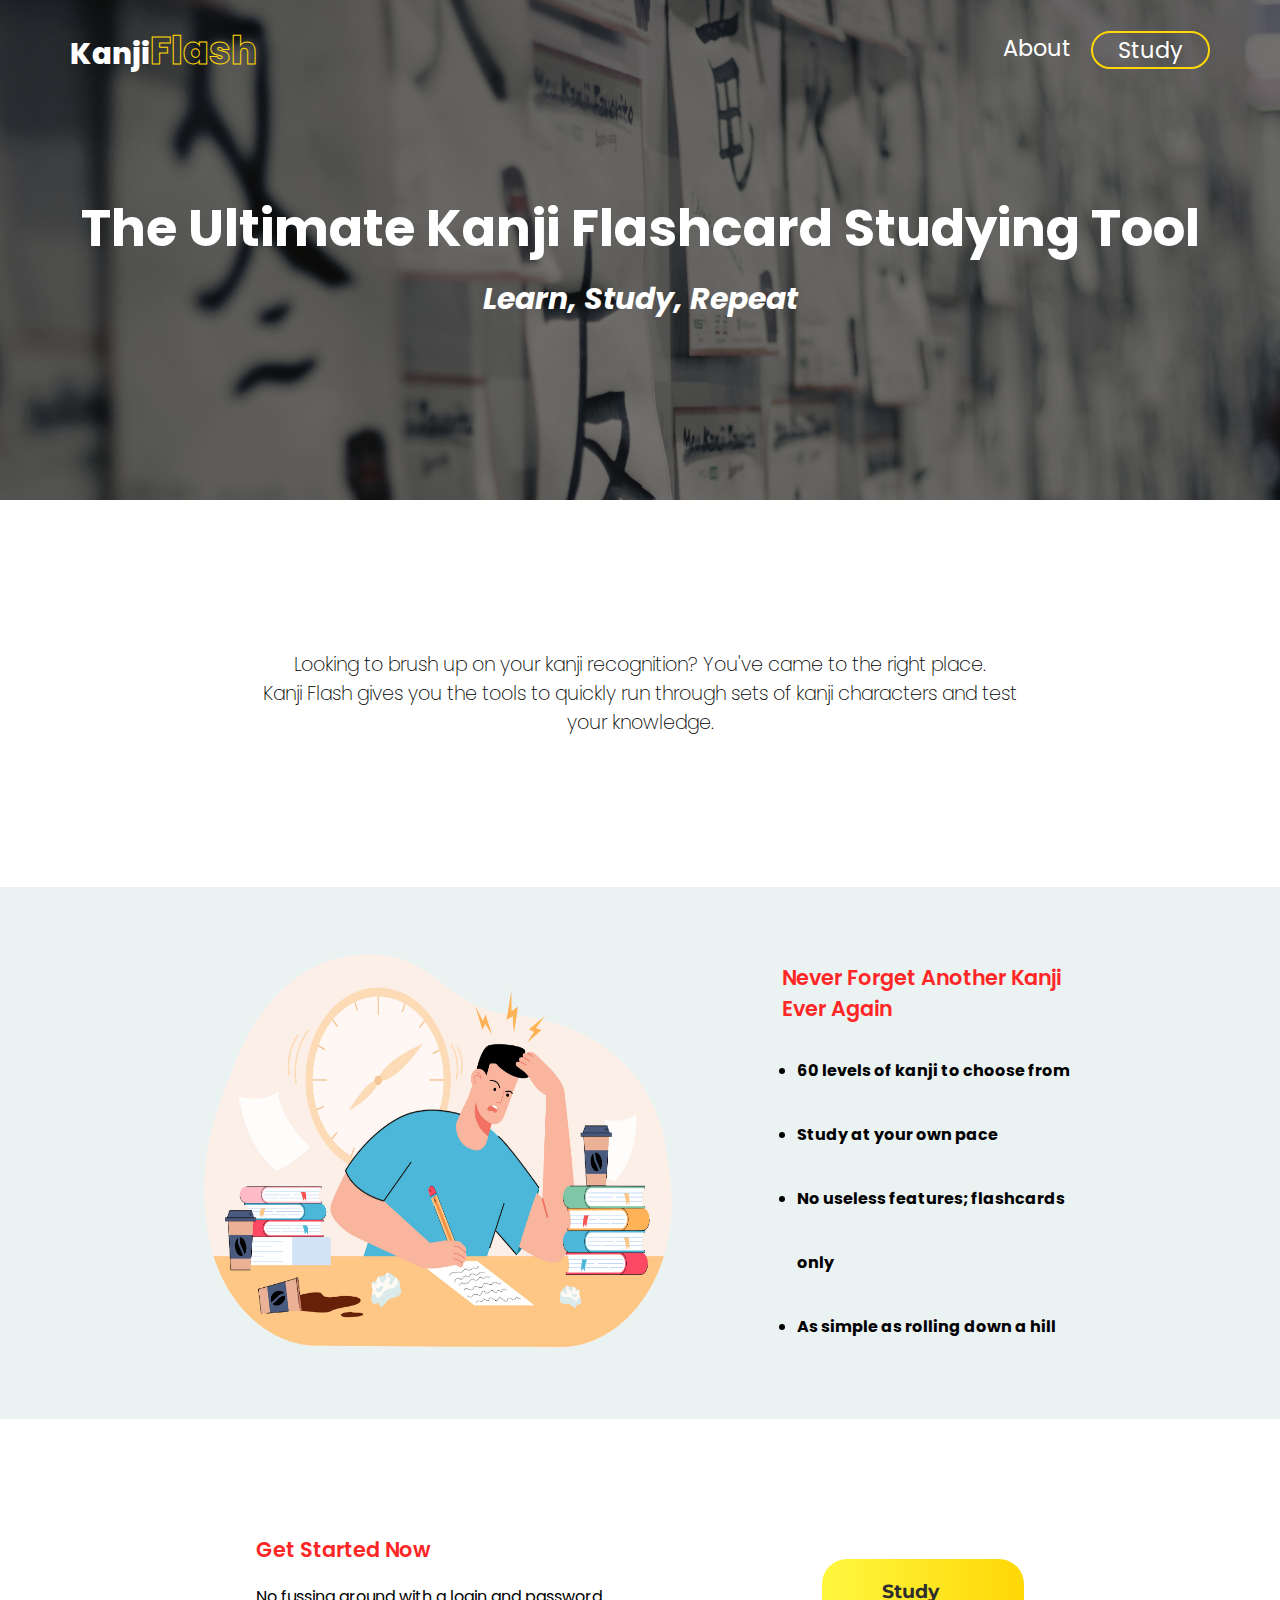
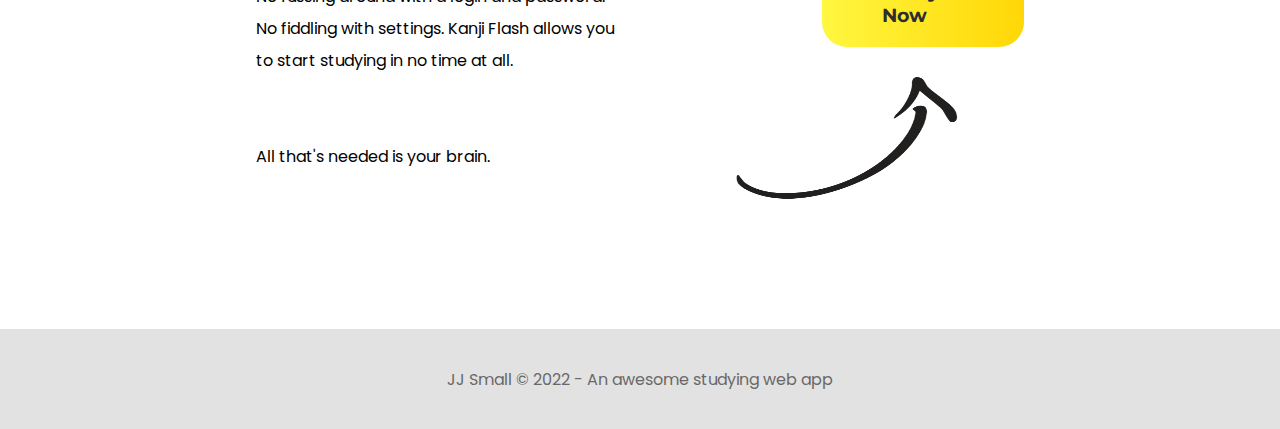
==== index.html @ fa54ea94 "Restructured kanji data file to be in order; level picker updated" ====
<!-- Kanji Flash - 2022 JJ Small -->
<!DOCTYPE html>
<html lang="en">
<head>
    <meta charset="UTF-8">
    <meta http-equiv="X-UA-Compatible" content="IE=edge">
    <meta name="viewport" content="width=device-width, initial-scale=1.0">

    <link rel="stylesheet" href="styling/style.css">

    <script src="scripts/script.js" defer></script>
    <title>Kanji Flash - Let's Study!</title>
</head>
<body>
    <header>
        <nav class="nav">
            <p class="logo"><a href="#">Kanji<span class="logo-special">Flash</span></a></p>
            <div class="left-nav">
                <ul>
                    <li><a href="pages/about.html">About</a></li>
                    <li class="header-study-btn"><a href="pages/study.html">Study</a></li>
                </ul>
            </div>
        </nav>

        <div class="header-text">
            <h1>The Ultimate Kanji Flashcard Studying Tool</h1>
            <h3><em>Learn, Study, Repeat</em></h3>
        </div>
    </header>

    <main>
        <div class="hero-blurb" class="cont">
            <p>Looking to brush up on your kanji recognition? You've came to the right place.</p>
            <p>Kanji Flash gives you the tools to quickly run through sets of kanji characters and test your knowledge.</p>
        </div>
       
        <!-- Info blurb section about what Kanji Flash is -->
        <section class="info">
            <div class="info-cont" class="cont">
                <img src="images/thinker.png" width="500px" alt="A cartoon thinking person taking notes" class="think-dude">
                <div class="info-content">
                    <p class="blurb-header">Never Forget Another Kanji Ever Again</p>
                    <ul class="info-list">
                        <li>60 levels of kanji to choose from</li>
                        <li>Study at your own pace</li>
                        <li>No useless features; flashcards only</li>
                        <li>As simple as rolling down a hill</li>
                    </ul>
                </div>
            </div>
        </section>

        <!-- Call to action about studying now! -->
        <section class="action-zone" class="cont">
            <div class="action-zone-text">
                <p class="blurb-header">Get Started Now</p>
                <p>No fussing around with a login and password. No fiddling with settings. 
                    Kanji Flash allows you to start studying in no time at all.</p>
                <br><br>
                <p>All that's needed is your brain.</p>
            </div>
            <div class="button-zone">
                <a href="pages/study.html" class="action-btn">Study Now</a>
                <img src="images/arrow.png" width="130px" alt="arrow image" class="arrow">
            </div>
        </section>
    </main>

    <footer>
        <p>JJ Small © 2022 - An awesome studying web app</p>
    </footer>
</body>
</html>
---- styling/style.css ----
/* Kanji Flash - 2022 JJ Small */

@import url("https://fonts.googleapis.com/css2?family=Montserrat&family=Poppins:ital,wght@0,100;0,200;0,300;0,400;0,500;0,600;0,700;1,100;1,200;1,300;1,400;1,500;1,600;1,700&display=swap");

* {
    margin: 0;
}

body {
    font-family: 'Poppins', sans-serif;
}

/* Header Styling */
header {
    background-color: black;
    background-image: linear-gradient(rgba(0, 0, 0, 0.55),rgba(0, 0, 0, 0.50)) , url("../images/header_image1.jpg");
    background-size: cover;
    color: white;
    height: 500px;
    text-align: center;
    display: flex;
    flex-direction: column;
}

.nav {
    display: flex;
    justify-content: space-between;
    align-items: center;
    font-size: 1.4em;
    height: 100px;
    padding: 0 70px;
}

.logo, .logo-special {
    font-weight: 800;
    font-size: 1.3em;
}

.logo-special {
    -webkit-text-stroke-width: 1px;
    -webkit-text-stroke-color: #FFD706;
    -webkit-text-fill-color: transparent;
    -webkit-text-fill-color: cle;
}

.nav a {
    color: white;
    text-decoration: none;
}

.nav ul {
    list-style: none;
    display: flex;
    gap: 20px;
}

.nav li:hover {
    text-decoration: underline;
}

.header-study-btn {
    border: 2px solid #FFD706;
    border-radius: 30px;
    padding: 0 25px;
}

.header-text {
    margin-top: 90px;
    font-size: 1.6em;
}

.header-text h1 {
    margin-bottom: 10px;
}

/* Subpage nav styling */
.subpage-nav {
    background-image: linear-gradient(rgba(0, 0, 0, 0.55),rgba(0, 0, 0, 0.50)) , url("../images/header_image1.jpg");
    background-size: cover;
    color: white;
}

.btn-no-style {
    text-decoration: underline;
    text-decoration-color: #FFD706;
    text-decoration-thickness: 2px;
    text-underline-offset: 5px;
}

/* Homepage Styling */

.hero-blurb {
    width: 60%;
    margin: 150px auto;
    text-align: center;
}

.hero-blurb p {
    font-size: 1.2em;
    font-weight: 200;
}

/* Homepage - Info Section */

.info {
    background-color: #EBF2F2;
}

.info-cont {
    margin: 0 auto;
    padding: 60px 0;
    width: 70%;
    display: flex;
    justify-content: center;
    gap: 90px;
}

.blurb-header {
    color: #FF2626;
    font-size: 1.3em;
    font-weight: 600;
    padding: 15px 0;
}

.info-list {
    padding-left: 15px;
    line-height: 400%;
    font-weight: bold;
}

/* Homepage - Call to Action Sections */
.action-zone {
    width: 60%;
    margin: 0 auto;
    padding: 100px 50px;
    display: flex;
    justify-content: center;
    gap: 130px;
}

.action-zone-text {
    width: 400px;
    line-height: 200%;
}

.button-zone {
    display: flex;
    flex-direction: column;
}

.action-btn{
    text-decoration: none;
    font-family: "Montserrat";
    font-size: 1.2em;
    font-weight: bold;
    color: #2e2e2e;
    background: linear-gradient(90deg, #fff740 0%, #ffd706 100%);
    border: none;
    box-shadow: rgb(0, 0, 0) 0px 0px 0px 0px;
    border-radius: 25px;
    margin-top: 40px;
    margin-left: 70px;
    padding: 20px 60px;
}

.action-btn:hover{
    background: linear-gradient(90deg, #f3e936 0%, #ebc406 100%);
    text-decoration: underline;
    cursor: pointer;
    color: #2d2e37;
}

.arrow {
    padding: 30px;
    transform: scaleX(1.7);
}

/* Study Page Styling */
.levels-cont {
    width: 50%;
    margin: 50px auto;
    text-align: center;
}

.levels-cont h1 {
    font-weight: 500;
    font-size: 1.8em;
}

.level-picker {
    margin: 40px auto;
    padding: 10px;
    border: 2px solid #d1e1e1;
    border-radius: 10px;

    display: grid;
    grid-gap: 10px;
    grid-template-rows: repeat(4, 1fr);
    grid-template-columns: repeat(15, 1fr);
}

.level-btn {
    font-size: 1em;
    font-weight: 600;
    color: #6C6C6C;
    background-color: #EBF2F2;
    padding: 3px;
    text-align: center;
    border-radius: 5px;
}

.level-btn:hover {
    color: black;
    outline: 1px solid #6C6C6C;
    cursor: pointer;
}

.level-score {
    text-align: center;
    font-weight: 400;
    font-size: 1.6em;
}

/* Kanji Card flipping and styling */
.kanji-container {
    background-color: #EBF2F2;
    margin: 10px 0;
    padding: 30px 0;
}

.kanji-card {
    margin: 0 auto;
    width: 300px;
    height: 300px;
    border-radius: 10px;
    perspective: 600px;
}

.kanji-card:hover {
    cursor: pointer;
    box-shadow: 0 5px 15px rgba(102, 102, 102, 0.4);
}
  
.card-content {
    width: 100%;
    height: 100%;
    transition: transform 0.5s;
    transform-style: preserve-3d;
    cursor: pointer;
    position: relative;
}

.card-content.is-flipped {
    transform: rotateY(180deg);
}

.card__face {
    background-color: white;
    border: 1px solid #CACACA;
    border-radius: 10px;
    position: absolute;
    width: 100%;
    height: 100%;
    display: flex;
    -webkit-backface-visibility: hidden;
    backface-visibility: hidden;
}

.card__face--front {
    font-size: 12em;
    align-items: center;
    justify-content: center;
}

.card__face--back {
    font-size: 1.4em;
    flex-direction: column;
    justify-content: center;
    text-align: center;
    transform: rotateY(180deg);
}


/* Study Page - Buttons */
.btn-zone {
    margin-top: 30px;
    margin-bottom: 150px;
    display: flex;
    justify-content: center;
    gap: 10px;
}

.answer-btn {
    font-family: "Montserrat";
    font-size: 1.6em;
    font-weight: bold;
    color: #2e2e2e;
    border: none;
    box-shadow: rgb(0, 0, 0) 0px 0px 0px 0px;
    border-radius: 25px;
    padding: 10px 40px;
}

.answer-btn:hover {
    cursor: pointer;
    box-shadow: 0 5px 15px rgba(102, 102, 102, 0.4);
}

.good-btn {
    background: linear-gradient(90deg, #66FF40 0%, #81F886 100%);
}

.bad-btn {
    background: linear-gradient(90deg, #FF4040 0%, #FF7676 100%);
}

/* Footer Styling */
footer {
    height: 100px;
    margin: 0 auto;
    background-color: #e2e2e2;
    color: #696969;
    display: flex;
    align-items: center ;
    justify-content: center;
}
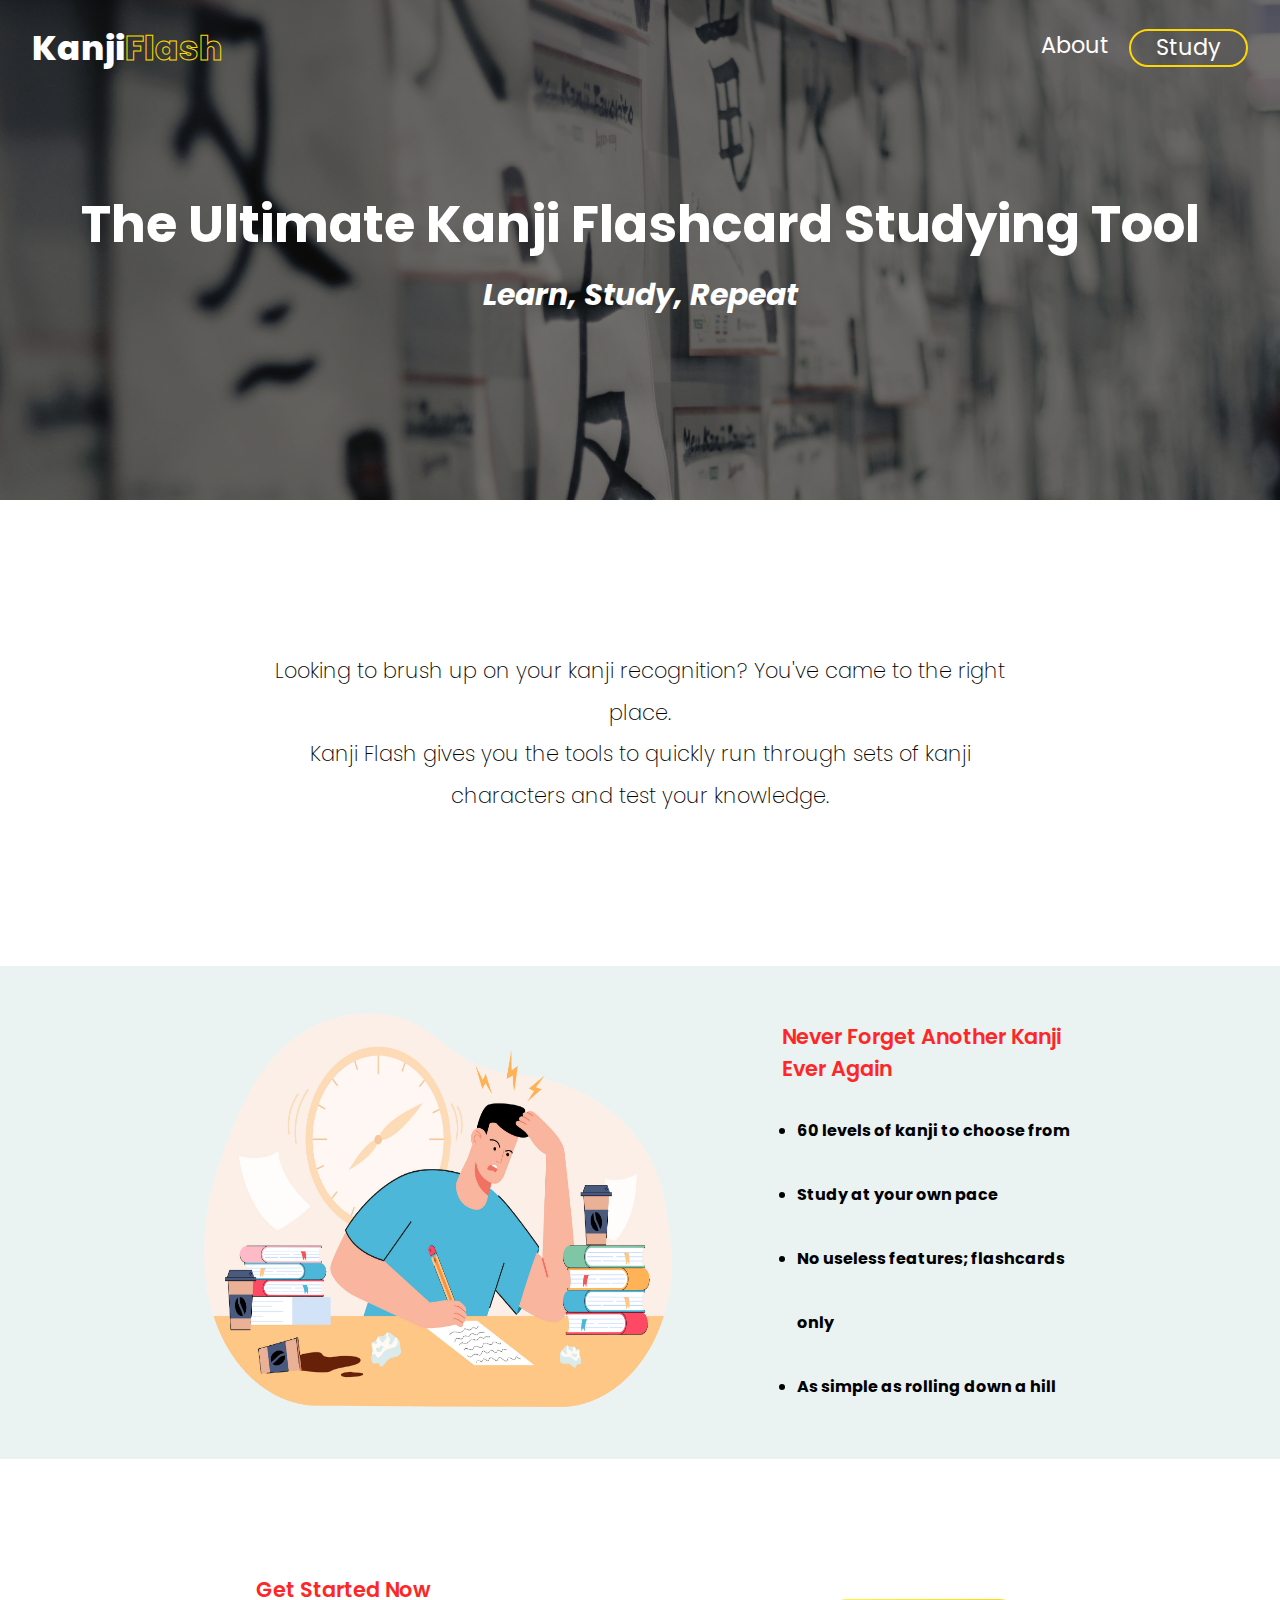
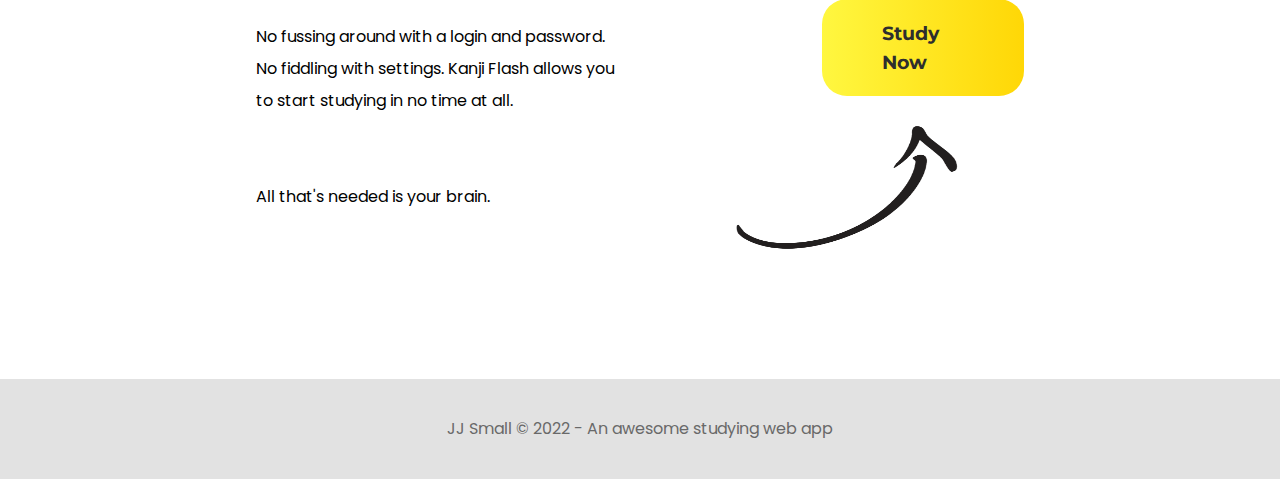
==== commit 402b2496: "Desktop CSS tweaks done" ====
--- a/index.html
+++ b/index.html
@@ -1,74 +1,92 @@
 <!-- Kanji Flash - 2022 JJ Small -->
 <!DOCTYPE html>
 <html lang="en">
-<head>
-    <meta charset="UTF-8">
-    <meta http-equiv="X-UA-Compatible" content="IE=edge">
-    <meta name="viewport" content="width=device-width, initial-scale=1.0">
+  <head>
+    <meta charset="UTF-8" />
+    <meta http-equiv="X-UA-Compatible" content="IE=edge" />
+    <meta name="viewport" content="width=device-width, initial-scale=1.0" />
+    <meta name="keywords" content="Kanji, kanji flashcards, kanji study" />
+    <meta
+      name="description"
+      content="Looking to brush up on your kanji recognition? You've came to the right place. 
+               Kanji Flash gives you the tools to quickly run through sets of kanji characters and test your knowledge."
+    />
+    <meta name="author" content="JJ Small" />
 
-    <link rel="stylesheet" href="styling/style.css">
+    <link rel="stylesheet" href="styling/style.css" />
 
-    <script src="scripts/script.js" defer></script>
     <title>Kanji Flash - Let's Study!</title>
-</head>
-<body>
-    <header>
-        <nav class="nav">
-            <p class="logo"><a href="#">Kanji<span class="logo-special">Flash</span></a></p>
-            <div class="left-nav">
-                <ul>
-                    <li><a href="pages/about.html">About</a></li>
-                    <li class="header-study-btn"><a href="pages/study.html">Study</a></li>
-                </ul>
-            </div>
-        </nav>
+  </head>
+  <body>
+    <header class="homepage-header">
+      <nav class="nav">
+        <p class="logo">
+          <a href="#">Kanji<span class="logo-special">Flash</span></a>
+        </p>
+        <div class="menu">
+          <ul class="menu-list-items">
+            <li><a href="pages/about.html">About</a></li>
+            <li class="menu-study-btn"><a href="pages/study.html">Study</a></li>
+          </ul>
+        </div>
+      </nav>
 
-        <div class="header-text">
-            <h1>The Ultimate Kanji Flashcard Studying Tool</h1>
-            <h3><em>Learn, Study, Repeat</em></h3>
-        </div>
+      <div class="header-text">
+        <h1>The Ultimate Kanji Flashcard Studying Tool</h1>
+        <h3><em>Learn, Study, Repeat</em></h3>
+      </div>
     </header>
 
     <main>
-        <div class="hero-blurb" class="cont">
-            <p>Looking to brush up on your kanji recognition? You've came to the right place.</p>
-            <p>Kanji Flash gives you the tools to quickly run through sets of kanji characters and test your knowledge.</p>
+      <div class="hero-blurb cont">
+        <p>Looking to brush up on your kanji recognition? You've came to the right place.</p>
+        <p>
+          Kanji Flash gives you the tools to quickly run through sets of kanji characters and test
+          your knowledge.
+        </p>
+      </div>
+
+      <!-- Info blurb section about what Kanji Flash is -->
+      <section class="info">
+        <div class="info-cont cont">
+          <img
+            src="images/thinker.png"
+            width="500px"
+            alt="A cartoon thinking person taking notes"
+            class="think-dude"
+          />
+          <div class="info-content">
+            <p class="info-header">Never Forget Another Kanji Ever Again</p>
+            <ul class="info-list-items">
+              <li>60 levels of kanji to choose from</li>
+              <li>Study at your own pace</li>
+              <li>No useless features; flashcards only</li>
+              <li>As simple as rolling down a hill</li>
+            </ul>
+          </div>
         </div>
-       
-        <!-- Info blurb section about what Kanji Flash is -->
-        <section class="info">
-            <div class="info-cont" class="cont">
-                <img src="images/thinker.png" width="500px" alt="A cartoon thinking person taking notes" class="think-dude">
-                <div class="info-content">
-                    <p class="blurb-header">Never Forget Another Kanji Ever Again</p>
-                    <ul class="info-list">
-                        <li>60 levels of kanji to choose from</li>
-                        <li>Study at your own pace</li>
-                        <li>No useless features; flashcards only</li>
-                        <li>As simple as rolling down a hill</li>
-                    </ul>
-                </div>
-            </div>
-        </section>
+      </section>
 
-        <!-- Call to action about studying now! -->
-        <section class="action-zone" class="cont">
-            <div class="action-zone-text">
-                <p class="blurb-header">Get Started Now</p>
-                <p>No fussing around with a login and password. No fiddling with settings. 
-                    Kanji Flash allows you to start studying in no time at all.</p>
-                <br><br>
-                <p>All that's needed is your brain.</p>
-            </div>
-            <div class="button-zone">
-                <a href="pages/study.html" class="action-btn">Study Now</a>
-                <img src="images/arrow.png" width="130px" alt="arrow image" class="arrow">
-            </div>
-        </section>
+      <!-- Call to action about studying now! -->
+      <section class="action-zone cont">
+        <div class="action-zone-text">
+          <p class="info-header">Get Started Now</p>
+          <p>
+            No fussing around with a login and password. No fiddling with settings. Kanji Flash
+            allows you to start studying in no time at all.
+          </p>
+          <br /><br />
+          <p>All that's needed is your brain.</p>
+        </div>
+        <div class="action-button-zone">
+          <a href="pages/study.html" class="action-btn">Study Now</a>
+          <img src="images/arrow.png" width="130px" alt="arrow image" class="arrow-image" />
+        </div>
+      </section>
     </main>
 
     <footer>
-        <p>JJ Small © 2022 - An awesome studying web app</p>
+      <p>JJ Small © 2022 - An awesome studying web app</p>
     </footer>
-</body>
-</html>+  </body>
+</html>
--- a/styling/style.css
+++ b/styling/style.css
@@ -1,326 +1,378 @@
 /* Kanji Flash - 2022 JJ Small */
-
 @import url("https://fonts.googleapis.com/css2?family=Montserrat&family=Poppins:ital,wght@0,100;0,200;0,300;0,400;0,500;0,600;0,700;1,100;1,200;1,300;1,400;1,500;1,600;1,700&display=swap");
 
+:root {
+  --primary-clr: #ffd706;
+  --secondary-clr: #ff2626;
+  --accent-light: #ebf2f2;
+  --accent-dark: #6c6c6c;
+}
+
+/* ===========
+   CSS Reset
+   ===========
+*/
 * {
-    margin: 0;
+  margin: 0;
+}
+
+html, body {
+  height: 100%;
 }
 
 body {
-    font-family: 'Poppins', sans-serif;
-}
-
-/* Header Styling */
-header {
-    background-color: black;
-    background-image: linear-gradient(rgba(0, 0, 0, 0.55),rgba(0, 0, 0, 0.50)) , url("../images/header_image1.jpg");
-    background-size: cover;
-    color: white;
-    height: 500px;
-    text-align: center;
-    display: flex;
-    flex-direction: column;
+  line-height: 1.5;
+}
+
+img, picture, video, canvas, svg {
+  display: block;
+  max-width: 100%;
+}
+
+input, button, textarea, select {
+  font: inherit;
+}
+
+p, h1, h2, h3, h4, h5, h6 {
+  overflow-wrap: break-word;
+}
+
+/* ======================
+   Broad Stroke Styling
+   ======================
+*/
+body {
+  font-family: "Poppins", sans-serif;
+  display: grid;
+}
+
+/* ================
+   Header Styling 
+   ================
+*/
+.homepage-header {
+  background-image: linear-gradient(rgba(0, 0, 0, 0.55), rgba(0, 0, 0, 0.5)),
+    url("../images/header_image1.jpg");
+  background-size: cover;
+  color: white;
+  height: 500px;
+  text-align: center;
 }
 
 .nav {
-    display: flex;
-    justify-content: space-between;
-    align-items: center;
-    font-size: 1.4em;
-    height: 100px;
-    padding: 0 70px;
-}
-
-.logo, .logo-special {
-    font-weight: 800;
-    font-size: 1.3em;
-}
-
+  display: flex;
+  justify-content: space-between;
+  align-items: center;
+  font-size: 1.4rem;
+  height: 64px;
+  padding: 1rem 2rem;
+}
+
+.logo,
 .logo-special {
-    -webkit-text-stroke-width: 1px;
-    -webkit-text-stroke-color: #FFD706;
-    -webkit-text-fill-color: transparent;
-    -webkit-text-fill-color: cle;
+  font-weight: 800;
+  font-size: 2.125rem;
+}
+
+.logo-special {
+  -webkit-text-stroke-width: 1px;
+  -webkit-text-stroke-color: var(--primary-clr);
+  -webkit-text-fill-color: transparent;
+  -webkit-text-fill-color: cle;
 }
 
 .nav a {
-    color: white;
-    text-decoration: none;
-}
-
-.nav ul {
-    list-style: none;
-    display: flex;
-    gap: 20px;
-}
-
-.nav li:hover {
-    text-decoration: underline;
-}
-
-.header-study-btn {
-    border: 2px solid #FFD706;
-    border-radius: 30px;
-    padding: 0 25px;
+  color: white;
+  text-decoration: none;
+}
+
+.menu-list-items {
+  list-style: none;
+  display: flex;
+  gap: 20px;
+}
+
+.menu-list-items li:hover {
+  text-decoration: underline;
+}
+
+.menu-study-btn {
+  border: 2px solid var(--primary-clr);
+  border-radius: 30px;
+  padding: 0 25px;
 }
 
 .header-text {
-    margin-top: 90px;
-    font-size: 1.6em;
+  margin-top: 90px;
+  font-size: 1.6em;
 }
 
 .header-text h1 {
-    margin-bottom: 10px;
-}
-
-/* Subpage nav styling */
+  margin-bottom: 10px;
+}
+
+/* ====================== 
+   Sub-page nav styling 
+   ======================
+*/
 .subpage-nav {
-    background-image: linear-gradient(rgba(0, 0, 0, 0.55),rgba(0, 0, 0, 0.50)) , url("../images/header_image1.jpg");
-    background-size: cover;
-    color: white;
+  background-image: linear-gradient(rgba(0, 0, 0, 0.55), rgba(0, 0, 0, 0.5)),
+    url("../images/header_image1.jpg");
+  background-size: cover;
+  color: white;
 }
 
 .btn-no-style {
-    text-decoration: underline;
-    text-decoration-color: #FFD706;
-    text-decoration-thickness: 2px;
-    text-underline-offset: 5px;
-}
-
-/* Homepage Styling */
+  text-decoration: underline;
+  text-decoration-color: var(--primary-clr);
+  text-decoration-thickness: 2px;
+  text-underline-offset: 5px;
+}
+
+/* ==================
+   Homepage Styling 
+   ==================   
+*/
+.cont {
+  width: 60%;
+  margin: 0 auto;
+}
 
 .hero-blurb {
-    width: 60%;
-    margin: 150px auto;
-    text-align: center;
+  margin: 150px auto;
+  text-align: center;
 }
 
 .hero-blurb p {
-    font-size: 1.2em;
-    font-weight: 200;
+  font-size: 1.3rem;
+  font-weight: 200;
+  line-height: 2;
 }
 
 /* Homepage - Info Section */
-
 .info {
-    background-color: #EBF2F2;
+  background-color: var(--accent-light);
 }
 
 .info-cont {
-    margin: 0 auto;
-    padding: 60px 0;
-    width: 70%;
-    display: flex;
-    justify-content: center;
-    gap: 90px;
-}
-
-.blurb-header {
-    color: #FF2626;
-    font-size: 1.3em;
-    font-weight: 600;
-    padding: 15px 0;
-}
-
-.info-list {
-    padding-left: 15px;
-    line-height: 400%;
-    font-weight: bold;
+  width: 70%;
+  padding: 40px 0;
+  display: flex;
+  justify-content: center;
+  gap: 90px;
+}
+
+.info-header {
+  color: var(--secondary-clr);
+  font-size: 1.3em;
+  font-weight: 600;
+  padding: 15px 0;
+}
+
+.info-list-items {
+  padding-left: 15px;
+  line-height: 400%;
+  font-weight: bold;
 }
 
 /* Homepage - Call to Action Sections */
 .action-zone {
-    width: 60%;
-    margin: 0 auto;
-    padding: 100px 50px;
-    display: flex;
-    justify-content: center;
-    gap: 130px;
+  padding: 100px 0px;
+  display: flex;
+  justify-content: center;
+  gap: 130px;
 }
 
 .action-zone-text {
-    width: 400px;
-    line-height: 200%;
-}
-
-.button-zone {
-    display: flex;
-    flex-direction: column;
-}
-
-.action-btn{
-    text-decoration: none;
-    font-family: "Montserrat";
-    font-size: 1.2em;
-    font-weight: bold;
-    color: #2e2e2e;
-    background: linear-gradient(90deg, #fff740 0%, #ffd706 100%);
-    border: none;
-    box-shadow: rgb(0, 0, 0) 0px 0px 0px 0px;
-    border-radius: 25px;
-    margin-top: 40px;
-    margin-left: 70px;
-    padding: 20px 60px;
-}
-
-.action-btn:hover{
-    background: linear-gradient(90deg, #f3e936 0%, #ebc406 100%);
-    text-decoration: underline;
-    cursor: pointer;
-    color: #2d2e37;
-}
-
-.arrow {
-    padding: 30px;
-    transform: scaleX(1.7);
-}
-
-/* Study Page Styling */
+  width: 400px;
+  line-height: 200%;
+}
+
+.action-button-zone {
+  display: flex;
+  flex-direction: column;
+}
+
+.action-btn {
+  text-decoration: none;
+  font-family: "Montserrat";
+  font-size: 1.2em;
+  font-weight: bold;
+  color: #2e2e2e;
+  background: linear-gradient(90deg, #fff740 0%, #ffd706 100%);
+  border: none;
+  border-radius: 25px;
+  margin-top: 40px;
+  margin-left: 70px;
+  padding: 20px 60px;
+}
+
+.action-btn:hover {
+  background: linear-gradient(90deg, #f3e936 0%, #ebc406 100%);
+  text-decoration: underline;
+  cursor: pointer;
+  color: #2d2e37;
+}
+
+.arrow-image {
+  padding: 30px;
+  transform: scaleX(1.7);
+}
+
+/* ====================
+   Study Page Styling 
+   ====================
+*/
 .levels-cont {
-    width: 50%;
-    margin: 50px auto;
-    text-align: center;
+  width: 50%;
+  margin: 50px auto;
+  text-align: center;
 }
 
 .levels-cont h1 {
-    font-weight: 500;
-    font-size: 1.8em;
+  font-weight: 500;
+  font-size: 1.8em;
 }
 
 .level-picker {
-    margin: 40px auto;
-    padding: 10px;
-    border: 2px solid #d1e1e1;
-    border-radius: 10px;
-
-    display: grid;
-    grid-gap: 10px;
-    grid-template-rows: repeat(4, 1fr);
-    grid-template-columns: repeat(15, 1fr);
+  margin: 40px auto;
+  padding: 10px;
+  border: 2px solid var(--accent-light);
+  border-radius: 10px;
+
+  display: grid;
+  grid-gap: 10px;
+  grid-template-rows: repeat(4, 1fr);
+  grid-template-columns: repeat(15, 1fr);
 }
 
 .level-btn {
-    font-size: 1em;
-    font-weight: 600;
-    color: #6C6C6C;
-    background-color: #EBF2F2;
-    padding: 3px;
-    text-align: center;
-    border-radius: 5px;
+  font-size: 1em;
+  font-weight: 600;
+  color: var(--accent-dark);
+  background-color: var(--accent-light);
+  padding: 3px;
+  text-align: center;
+  border-radius: 5px;
 }
 
 .level-btn:hover {
-    color: black;
-    outline: 1px solid #6C6C6C;
-    cursor: pointer;
-}
-
-.level-score {
-    text-align: center;
-    font-weight: 400;
-    font-size: 1.6em;
+  color: black;
+  outline: 1px solid var(--accent-dark);
+  cursor: pointer;
+}
+
+.level-scoreline {
+  text-align: center;
+  font-weight: 400;
+  font-size: 1.6em;
 }
 
 /* Kanji Card flipping and styling */
 .kanji-container {
-    background-color: #EBF2F2;
-    margin: 10px 0;
-    padding: 30px 0;
+  background-color: var(--accent-light);
+  margin: 10px 0;
+  padding: 30px 0;
 }
 
 .kanji-card {
-    margin: 0 auto;
-    width: 300px;
-    height: 300px;
-    border-radius: 10px;
-    perspective: 600px;
+  margin: 0 auto;
+  width: 300px;
+  height: 300px;
+  border-radius: 10px;
+  perspective: 600px;
 }
 
 .kanji-card:hover {
-    cursor: pointer;
-    box-shadow: 0 5px 15px rgba(102, 102, 102, 0.4);
-}
-  
+  box-shadow: 0 5px 15px rgba(102, 102, 102, 0.4);
+}
+
 .card-content {
-    width: 100%;
-    height: 100%;
-    transition: transform 0.5s;
-    transform-style: preserve-3d;
-    cursor: pointer;
-    position: relative;
+  width: 100%;
+  height: 100%;
+  transition: transform 0.5s;
+  transform-style: preserve-3d;
+  cursor: pointer;
+  position: relative;
 }
 
 .card-content.is-flipped {
-    transform: rotateY(180deg);
+  transform: rotateY(180deg);
 }
 
 .card__face {
-    background-color: white;
-    border: 1px solid #CACACA;
-    border-radius: 10px;
-    position: absolute;
-    width: 100%;
-    height: 100%;
-    display: flex;
-    -webkit-backface-visibility: hidden;
-    backface-visibility: hidden;
+  background-color: white;
+  border: 1px solid #cacaca;
+  border-radius: 10px;
+  position: absolute;
+  width: 100%;
+  height: 100%;
+  display: flex;
+  justify-content: center;
+
+  -webkit-backface-visibility: hidden;
+  backface-visibility: hidden;
 }
 
 .card__face--front {
-    font-size: 12em;
-    align-items: center;
-    justify-content: center;
+  font-size: 12em;
+  align-items: center;
 }
 
 .card__face--back {
-    font-size: 1.4em;
-    flex-direction: column;
-    justify-content: center;
-    text-align: center;
-    transform: rotateY(180deg);
-}
-
+  font-size: 1.4em;
+  flex-direction: column;
+  text-align: center;
+  transform: rotateY(180deg);
+  gap: 1rem;
+}
+
+#kanji_small {
+  font-size: 3em;
+}
 
 /* Study Page - Buttons */
 .btn-zone {
-    margin-top: 30px;
-    margin-bottom: 150px;
-    display: flex;
-    justify-content: center;
-    gap: 10px;
+  margin-top: 30px;
+  margin-bottom: 150px;
+  display: flex;
+  justify-content: center;
+  gap: 10px;
 }
 
 .answer-btn {
-    font-family: "Montserrat";
-    font-size: 1.6em;
-    font-weight: bold;
-    color: #2e2e2e;
-    border: none;
-    box-shadow: rgb(0, 0, 0) 0px 0px 0px 0px;
-    border-radius: 25px;
-    padding: 10px 40px;
+  font-family: "Montserrat";
+  font-size: 1.6em;
+  font-weight: bold;
+  color: #2e2e2e;
+  border: none;
+  border-radius: 25px;
+  padding: 10px 40px;
 }
 
 .answer-btn:hover {
-    cursor: pointer;
-    box-shadow: 0 5px 15px rgba(102, 102, 102, 0.4);
+  cursor: pointer;
+  box-shadow: 0 5px 15px rgba(102, 102, 102, 0.4);
 }
 
 .good-btn {
-    background: linear-gradient(90deg, #66FF40 0%, #81F886 100%);
+  background: linear-gradient(90deg, #66ff40 0%, #81f886 100%);
 }
 
 .bad-btn {
-    background: linear-gradient(90deg, #FF4040 0%, #FF7676 100%);
-}
-
-/* Footer Styling */
+  background: linear-gradient(90deg, #ff4040 0%, #ff7676 100%);
+}
+
+/* ================
+   Footer Styling 
+   ================
+*/
 footer {
-    height: 100px;
-    margin: 0 auto;
-    background-color: #e2e2e2;
-    color: #696969;
-    display: flex;
-    align-items: center ;
-    justify-content: center;
-}+  height: 100px;
+  background-color: #e2e2e2;
+  color: #696969;
+  display: flex;
+  align-items: center;
+  justify-content: center;
+  margin-top: auto;
+}
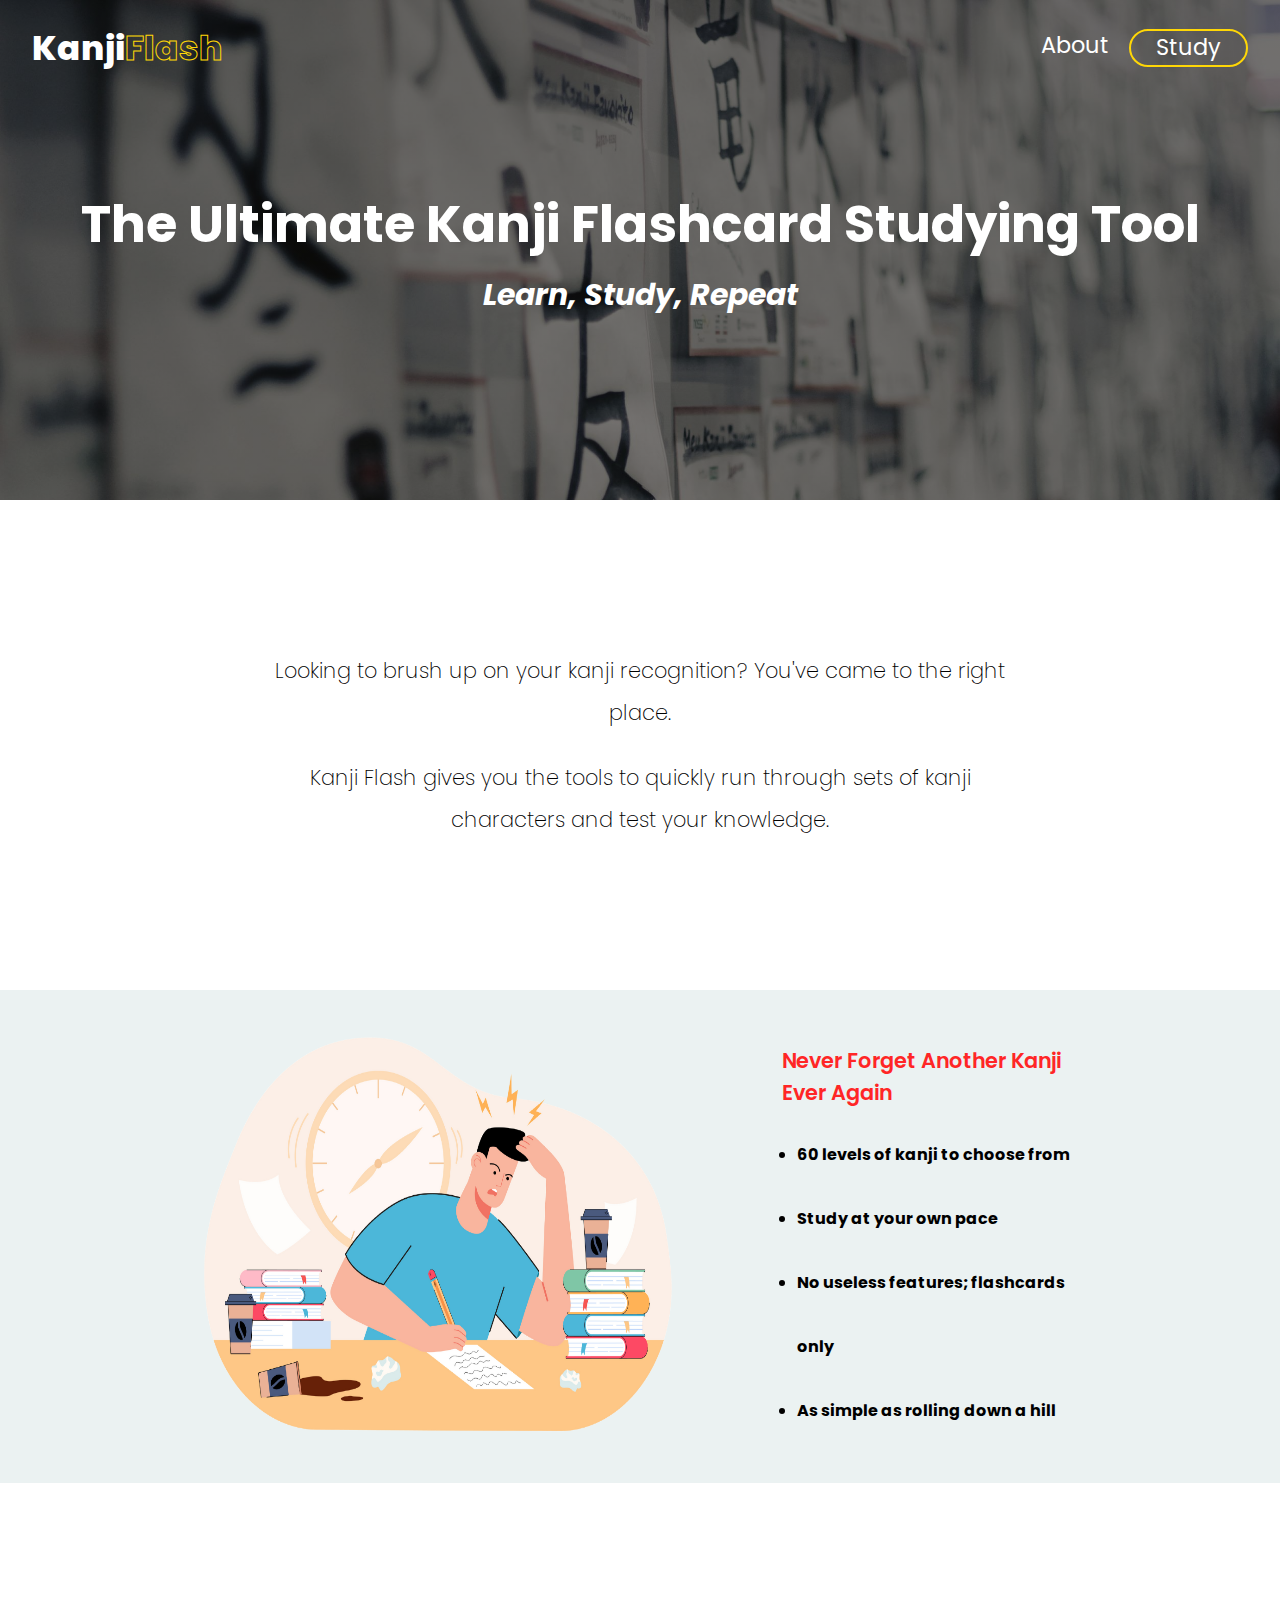
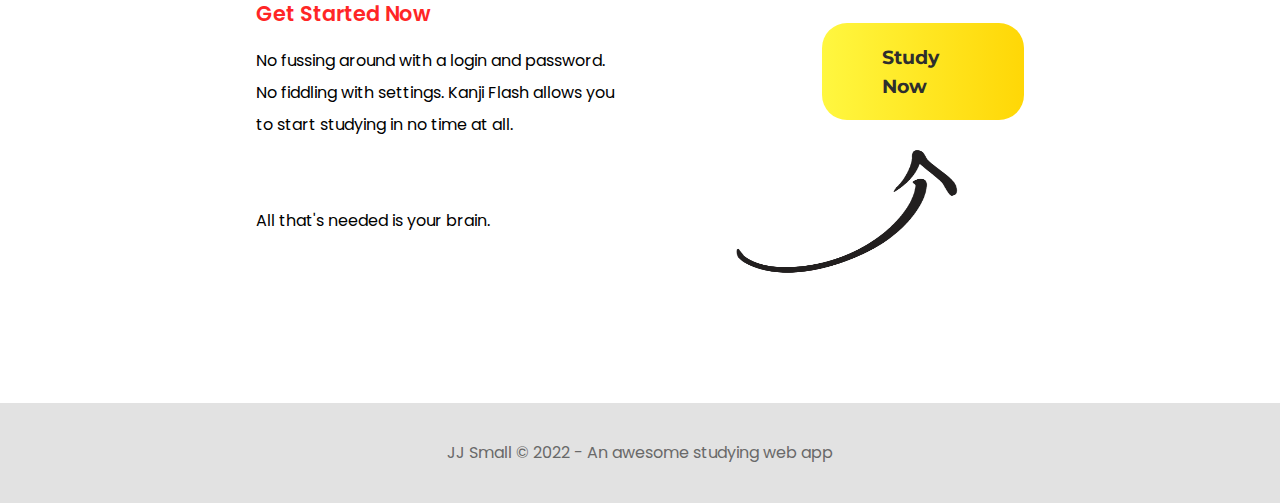
==== commit 6aa7427b: "Homepage mobile css is mostly functional" ====
--- a/index.html
+++ b/index.html
@@ -14,6 +14,8 @@
     <meta name="author" content="JJ Small" />
 
     <link rel="stylesheet" href="styling/style.css" />
+    <link rel="stylesheet" href="styling/mobile.css" media="(max-width:600px)" />
+    <link rel="icon" type="image/x-icon" href="/images/favicon.ico">
 
     <title>Kanji Flash - Let's Study!</title>
   </head>
@@ -40,6 +42,7 @@
     <main>
       <div class="hero-blurb cont">
         <p>Looking to brush up on your kanji recognition? You've came to the right place.</p>
+        <br>
         <p>
           Kanji Flash gives you the tools to quickly run through sets of kanji characters and test
           your knowledge.
@@ -51,7 +54,6 @@
         <div class="info-cont cont">
           <img
             src="images/thinker.png"
-            width="500px"
             alt="A cartoon thinking person taking notes"
             class="think-dude"
           />
--- a/styling/style.css
+++ b/styling/style.css
@@ -16,7 +16,8 @@
   margin: 0;
 }
 
-html, body {
+html,
+body {
   height: 100%;
 }
 
@@ -24,16 +25,29 @@
   line-height: 1.5;
 }
 
-img, picture, video, canvas, svg {
+img,
+picture,
+video,
+canvas,
+svg {
   display: block;
   max-width: 100%;
 }
 
-input, button, textarea, select {
+input,
+button,
+textarea,
+select {
   font: inherit;
 }
 
-p, h1, h2, h3, h4, h5, h6 {
+p,
+h1,
+h2,
+h3,
+h4,
+h5,
+h6 {
   overflow-wrap: break-word;
 }
 
@@ -160,6 +174,12 @@
   display: flex;
   justify-content: center;
   gap: 90px;
+}
+
+.info-cont img {
+  width: auto;
+  max-width: 500px;
+  height: auto;
 }
 
 .info-header {
@@ -298,6 +318,7 @@
 
 .card-content.is-flipped {
   transform: rotateY(180deg);
+  pointer-events: none;
 }
 
 .card__face {
@@ -355,12 +376,26 @@
   box-shadow: 0 5px 15px rgba(102, 102, 102, 0.4);
 }
 
+.good-btn:disabled, .bad-btn:disabled {
+  cursor: default;
+  box-shadow: none;
+  opacity: 0.5;
+}
+
 .good-btn {
   background: linear-gradient(90deg, #66ff40 0%, #81f886 100%);
 }
 
 .bad-btn {
   background: linear-gradient(90deg, #ff4040 0%, #ff7676 100%);
+}
+
+/* ================
+   About Page 
+   ================
+*/
+.about p {
+  margin: 1.25rem 0;
 }
 
 /* ================
--- a/styling/mobile.css
+++ b/styling/mobile.css
@@ -0,0 +1,133 @@
+/* Kanji Flash - 2022 JJ Small */
+/* Mobile CSS for mobile devices of course */
+
+/* ======================
+   Broad Stroke Styling
+   ======================
+*/
+body {
+    display: block;
+}
+
+/* ================
+     Header Styling 
+     ================
+  */
+.homepage-header {
+    height: 300px;
+}
+
+.nav {
+    font-size: 1.2rem;
+    height: 64px;
+    padding: 0rem 1rem;
+}
+
+.logo,
+.logo-special {
+    font-size: 1.5rem;
+}
+
+.menu-list-items li:active {
+    text-decoration: underline;
+}
+
+.menu-study-btn {
+    border: none;
+    border-radius: 0;
+    padding: 0;
+}
+
+.header-text {
+    margin-top: 30px;
+    font-size: 1em;
+}
+
+.header-text h1 {
+    margin-bottom: 10px;
+}
+
+/* ==================
+   Homepage Styling 
+   ==================   
+*/
+.cont {
+    width: auto;
+    padding: 0 20px;
+}
+
+.hero-blurb {
+    margin: 100px auto;
+    text-align: center;
+}
+
+.hero-blurb p {
+    font-size: 1.1rem;
+    font-weight: 200;
+    line-height: 1.5;
+}
+
+/* Homepage - Info Section */
+.info-cont {
+    width: auto;
+    display: block;
+    padding: 3rem 1rem;
+}
+
+.info-cont img {
+    width: 100%;
+    max-width: 400px;
+}
+
+.info-header {
+    font-size: 1.2em;
+    font-weight: 600;
+}
+
+.info-list-items {
+    line-height: 200%;
+}
+
+/* Homepage - Call to Action Sections */
+.action-zone {
+    display: block;
+}
+
+.action-zone-text {
+    margin-top: 30px;
+    width: auto;
+    line-height: 200%;
+}
+
+.action-button-zone {
+    display: grid;
+    justify-items: center;
+    gap: 1rem;
+    margin: 2rem auto;
+}
+
+.action-btn {
+    margin: 0;
+    padding: 0;
+    padding: 15px 60px;
+}
+
+.action-btn:active {
+    background: linear-gradient(90deg, #f3e936 0%, #ebc406 100%);
+    text-decoration: underline;
+    color: #2d2e37;
+}
+
+.arrow-image {
+    padding: 0px;
+    transform: none;
+}
+
+/* ================
+   Footer Styling 
+   ================
+*/
+footer {
+    height: 75px;
+  }
+  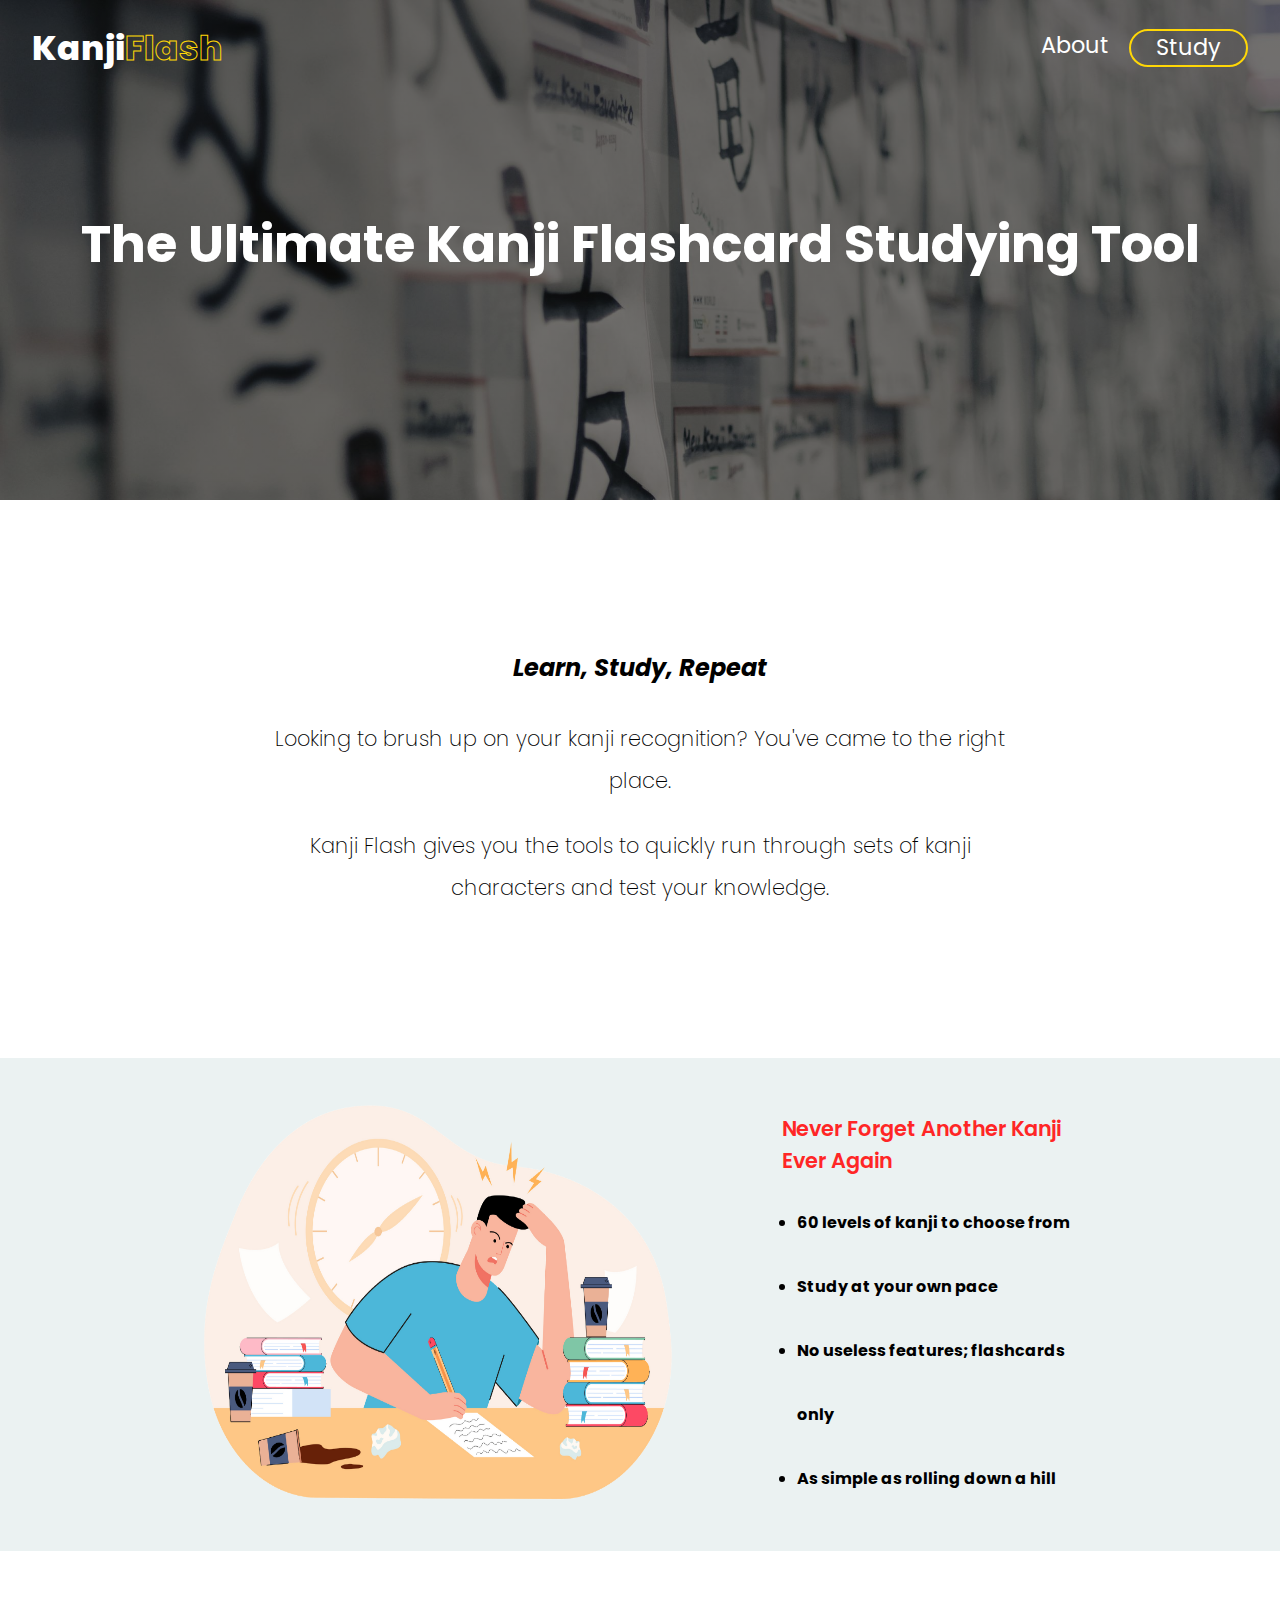
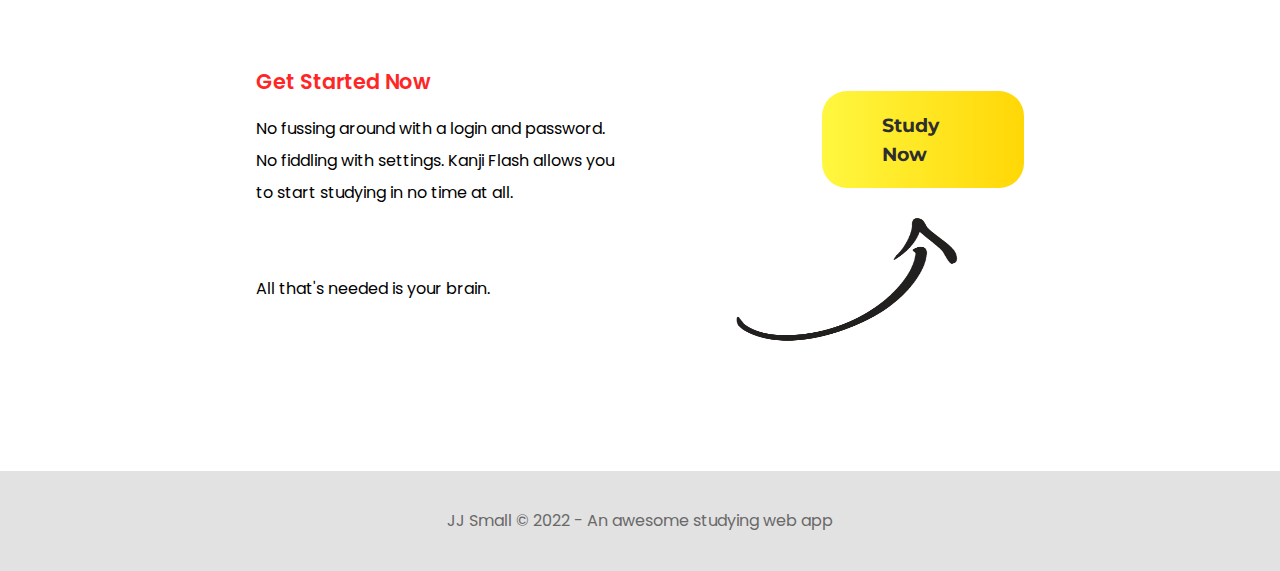
==== commit 6f6853c4: "mobile css is not done. small tweaks to come" ====
--- a/index.html
+++ b/index.html
@@ -15,7 +15,7 @@
 
     <link rel="stylesheet" href="styling/style.css" />
     <link rel="stylesheet" href="styling/mobile.css" media="(max-width:600px)" />
-    <link rel="icon" type="image/x-icon" href="/images/favicon.ico">
+    <link rel="icon" type="image/x-icon" href="/images/favicon.ico" />
 
     <title>Kanji Flash - Let's Study!</title>
   </head>
@@ -35,14 +35,14 @@
 
       <div class="header-text">
         <h1>The Ultimate Kanji Flashcard Studying Tool</h1>
-        <h3><em>Learn, Study, Repeat</em></h3>
       </div>
     </header>
 
     <main>
       <div class="hero-blurb cont">
+        <h3><em>Learn, Study, Repeat</em></h3>
         <p>Looking to brush up on your kanji recognition? You've came to the right place.</p>
-        <br>
+        <br />
         <p>
           Kanji Flash gives you the tools to quickly run through sets of kanji characters and test
           your knowledge.
--- a/styling/style.css
+++ b/styling/style.css
@@ -117,12 +117,8 @@
 }
 
 .header-text {
-  margin-top: 90px;
+  margin-top: 110px;
   font-size: 1.6em;
-}
-
-.header-text h1 {
-  margin-bottom: 10px;
 }
 
 /* ====================== 
@@ -161,6 +157,11 @@
   font-size: 1.3rem;
   font-weight: 200;
   line-height: 2;
+}
+
+h3 {
+  font-size: 1.5rem;
+  margin-bottom: 2rem;
 }
 
 /* Homepage - Info Section */
@@ -376,7 +377,8 @@
   box-shadow: 0 5px 15px rgba(102, 102, 102, 0.4);
 }
 
-.good-btn:disabled, .bad-btn:disabled {
+.good-btn:disabled,
+.bad-btn:disabled {
   cursor: default;
   box-shadow: none;
   opacity: 0.5;
--- a/styling/mobile.css
+++ b/styling/mobile.css
@@ -6,7 +6,7 @@
    ======================
 */
 body {
-    display: block;
+  display: block;
 }
 
 /* ================
@@ -14,37 +14,37 @@
      ================
   */
 .homepage-header {
-    height: 300px;
+  height: 300px;
 }
 
 .nav {
-    font-size: 1.2rem;
-    height: 64px;
-    padding: 0rem 1rem;
+  font-size: 1.2rem;
+  height: 64px;
+  padding: 0rem 1rem;
 }
 
 .logo,
 .logo-special {
-    font-size: 1.5rem;
+  font-size: 1.5rem;
 }
 
 .menu-list-items li:active {
-    text-decoration: underline;
+  text-decoration: underline;
 }
 
 .menu-study-btn {
-    border: none;
-    border-radius: 0;
-    padding: 0;
+  border: none;
+  border-radius: 0;
+  padding: 0;
 }
 
 .header-text {
-    margin-top: 30px;
-    font-size: 1em;
+  margin-top: 30px;
+  font-size: 1em;
 }
 
 .header-text h1 {
-    margin-bottom: 10px;
+  margin-bottom: 10px;
 }
 
 /* ==================
@@ -52,75 +52,112 @@
    ==================   
 */
 .cont {
-    width: auto;
-    padding: 0 20px;
+  width: auto;
+  padding: 0 20px;
 }
 
 .hero-blurb {
-    margin: 100px auto;
-    text-align: center;
+  margin: 100px auto;
+  text-align: center;
 }
 
 .hero-blurb p {
-    font-size: 1.1rem;
-    font-weight: 200;
-    line-height: 1.5;
+  font-size: 1.1rem;
+  font-weight: 200;
+  line-height: 1.5;
+}
+
+h3 {
+  font-size: 1.2rem;
+  margin-bottom: 1.5rem;
 }
 
 /* Homepage - Info Section */
 .info-cont {
-    width: auto;
-    display: block;
-    padding: 3rem 1rem;
+  width: auto;
+  display: block;
+  padding: 3rem 1rem;
 }
 
 .info-cont img {
-    width: 100%;
-    max-width: 400px;
+  width: 100%;
+  max-width: 400px;
 }
 
 .info-header {
-    font-size: 1.2em;
-    font-weight: 600;
+  font-size: 1.2em;
+  font-weight: 600;
 }
 
 .info-list-items {
-    line-height: 200%;
+  line-height: 200%;
 }
 
 /* Homepage - Call to Action Sections */
 .action-zone {
-    display: block;
+  display: block;
 }
 
 .action-zone-text {
-    margin-top: 30px;
-    width: auto;
-    line-height: 200%;
+  margin-top: 30px;
+  width: auto;
+  line-height: 200%;
 }
 
 .action-button-zone {
-    display: grid;
-    justify-items: center;
-    gap: 1rem;
-    margin: 2rem auto;
+  display: grid;
+  justify-items: center;
+  gap: 1rem;
+  margin: 2rem auto;
 }
 
 .action-btn {
-    margin: 0;
-    padding: 0;
-    padding: 15px 60px;
+  margin: 0;
+  padding: 0;
+  padding: 15px 60px;
 }
 
 .action-btn:active {
-    background: linear-gradient(90deg, #f3e936 0%, #ebc406 100%);
-    text-decoration: underline;
-    color: #2d2e37;
+  background: linear-gradient(90deg, #f3e936 0%, #ebc406 100%);
+  text-decoration: underline;
+  color: #2d2e37;
 }
 
 .arrow-image {
-    padding: 0px;
-    transform: none;
+  padding: 0px;
+  transform: none;
+}
+
+/* ====================
+   Study Page Styling 
+   ====================
+*/
+.levels-cont {
+  width: auto;
+  margin: 20px auto;
+  text-align: center;
+}
+
+.levels-cont h1 {
+  font-size: 1.4em;
+}
+
+.level-picker {
+  margin: 0;
+  grid-template-columns: repeat(8, 1fr);
+}
+
+/* ================
+   About Page 
+   ================
+*/
+.about {
+  margin: 2rem 0;
+  margin-bottom: 5rem;
+}
+
+.about p {
+  margin: 1.25rem 0;
 }
 
 /* ================
@@ -128,6 +165,7 @@
    ================
 */
 footer {
-    height: 75px;
-  }
-  +  text-align: center;
+  height: 75px;
+  padding: 0 10px;
+}
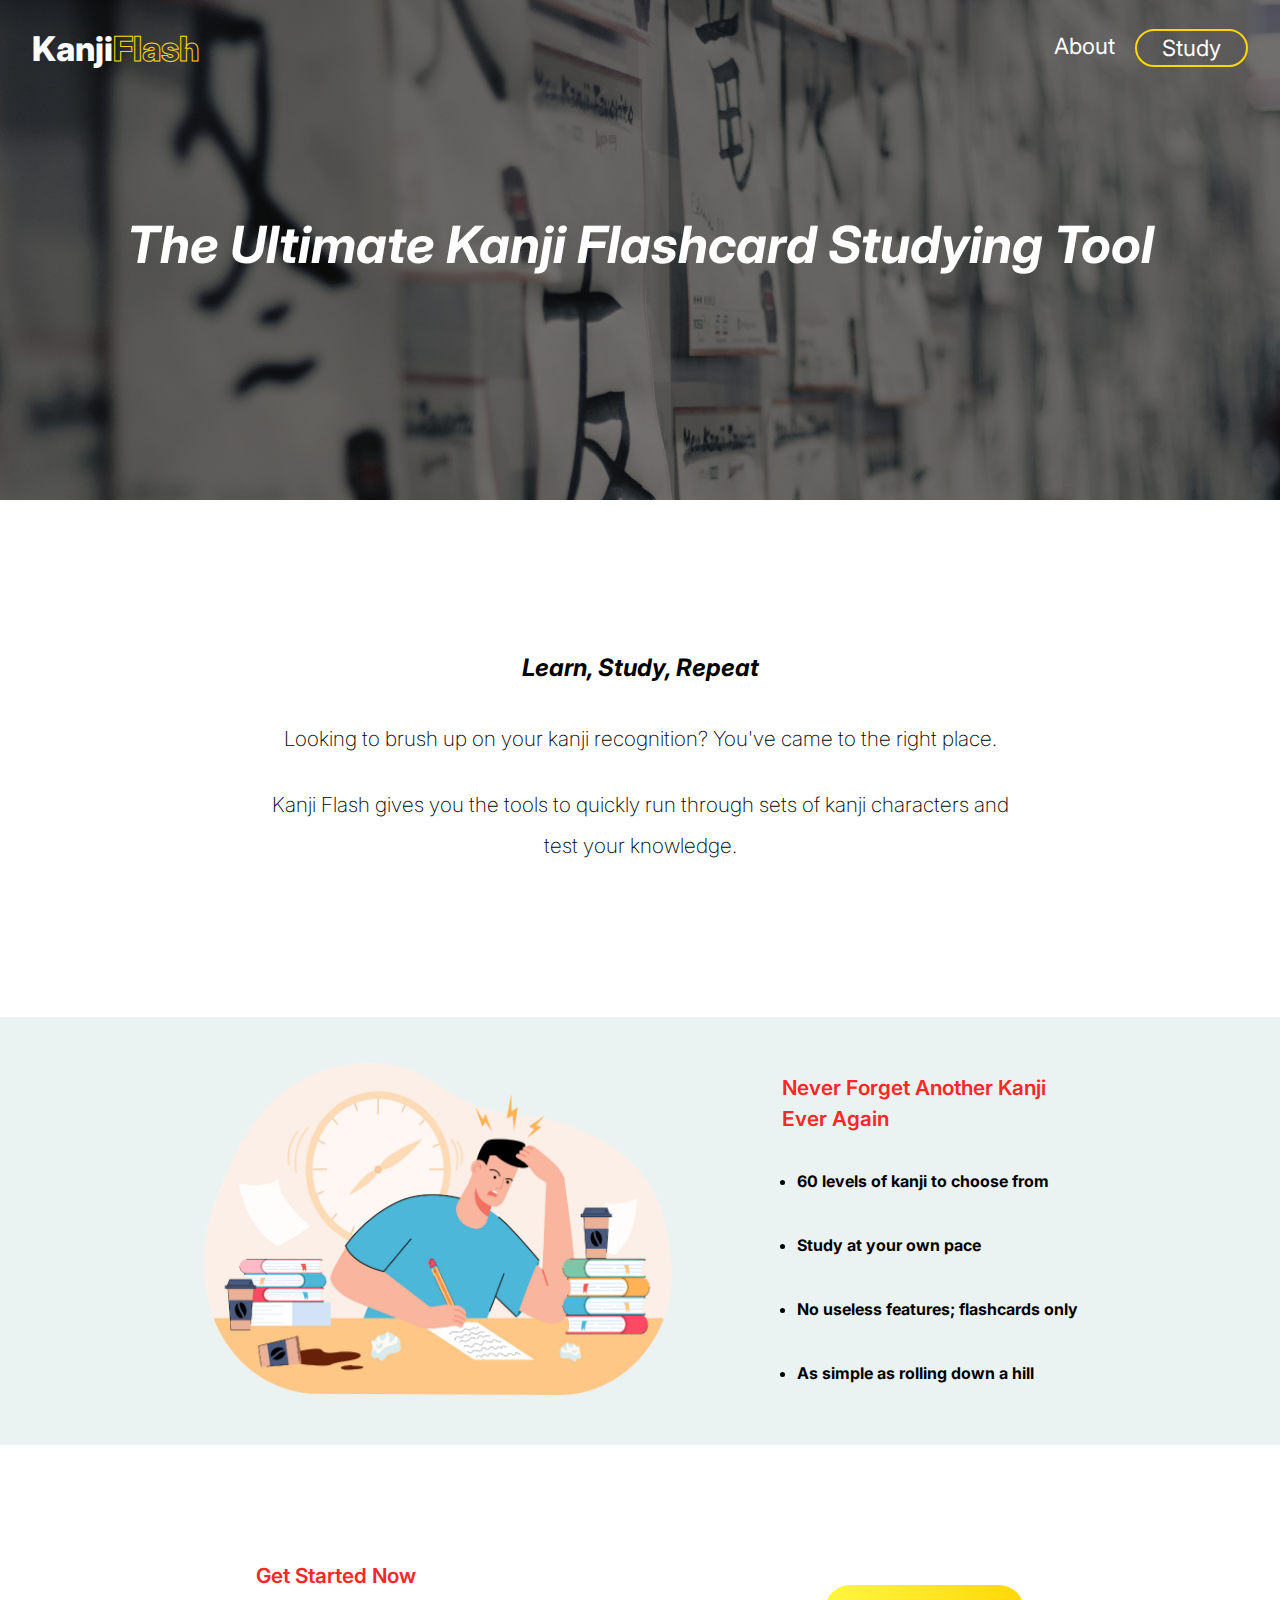
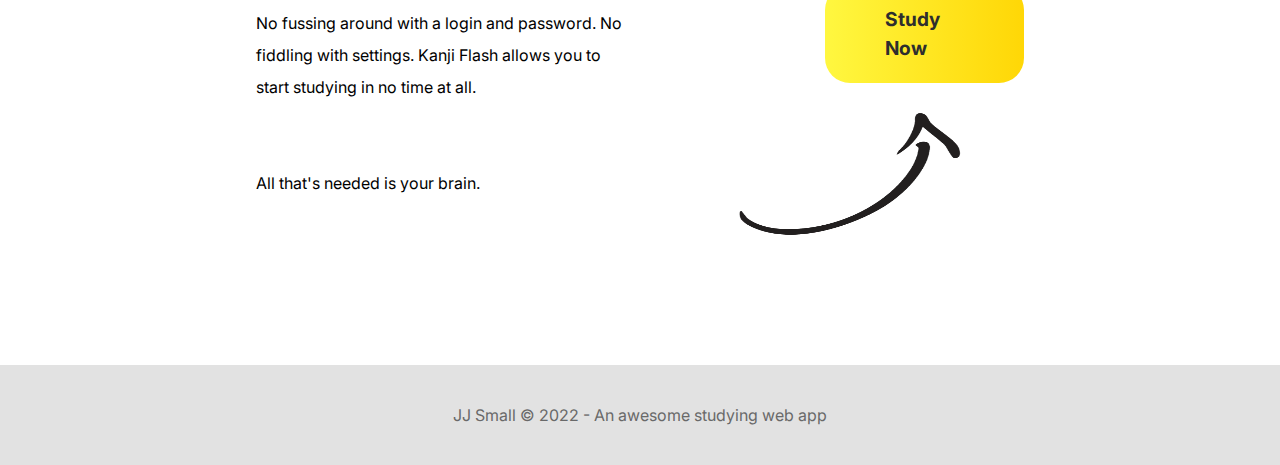
==== commit ccb2f523: "Updated the font to the current hip choice - Inter" ====
--- a/index.html
+++ b/index.html
@@ -12,6 +12,10 @@
                Kanji Flash gives you the tools to quickly run through sets of kanji characters and test your knowledge."
     />
     <meta name="author" content="JJ Small" />
+
+    <link rel="preconnect" href="https://fonts.googleapis.com">
+    <link rel="preconnect" href="https://fonts.gstatic.com" crossorigin>
+    <link href="https://fonts.googleapis.com/css2?family=Inter:wght@100;200;300;400;500;600;700;800;900&display=swap" rel="stylesheet"> 
 
     <link rel="stylesheet" href="styling/style.css" />
     <link rel="stylesheet" href="styling/mobile.css" media="(max-width:600px)" />
--- a/styling/style.css
+++ b/styling/style.css
@@ -1,5 +1,5 @@
 /* Kanji Flash - 2022 JJ Small */
-@import url("https://fonts.googleapis.com/css2?family=Montserrat&family=Poppins:ital,wght@0,100;0,200;0,300;0,400;0,500;0,600;0,700;1,100;1,200;1,300;1,400;1,500;1,600;1,700&display=swap");
+/* @import url("https://fonts.googleapis.com/css2?family=Montserrat&family=Poppins:ital,wght@0,100;0,200;0,300;0,400;0,500;0,600;0,700;1,100;1,200;1,300;1,400;1,500;1,600;1,700&display=swap"); */
 
 :root {
   --primary-clr: #ffd706;
@@ -56,7 +56,7 @@
    ======================
 */
 body {
-  font-family: "Poppins", sans-serif;
+  font-family: 'Inter', sans-serif;
   display: grid;
 }
 
@@ -119,6 +119,7 @@
 .header-text {
   margin-top: 110px;
   font-size: 1.6em;
+  font-style: italic;
 }
 
 /* ====================== 
@@ -216,7 +217,6 @@
 
 .action-btn {
   text-decoration: none;
-  font-family: "Montserrat";
   font-size: 1.2em;
   font-weight: bold;
   color: #2e2e2e;
@@ -363,7 +363,6 @@
 }
 
 .answer-btn {
-  font-family: "Montserrat";
   font-size: 1.6em;
   font-weight: bold;
   color: #2e2e2e;
